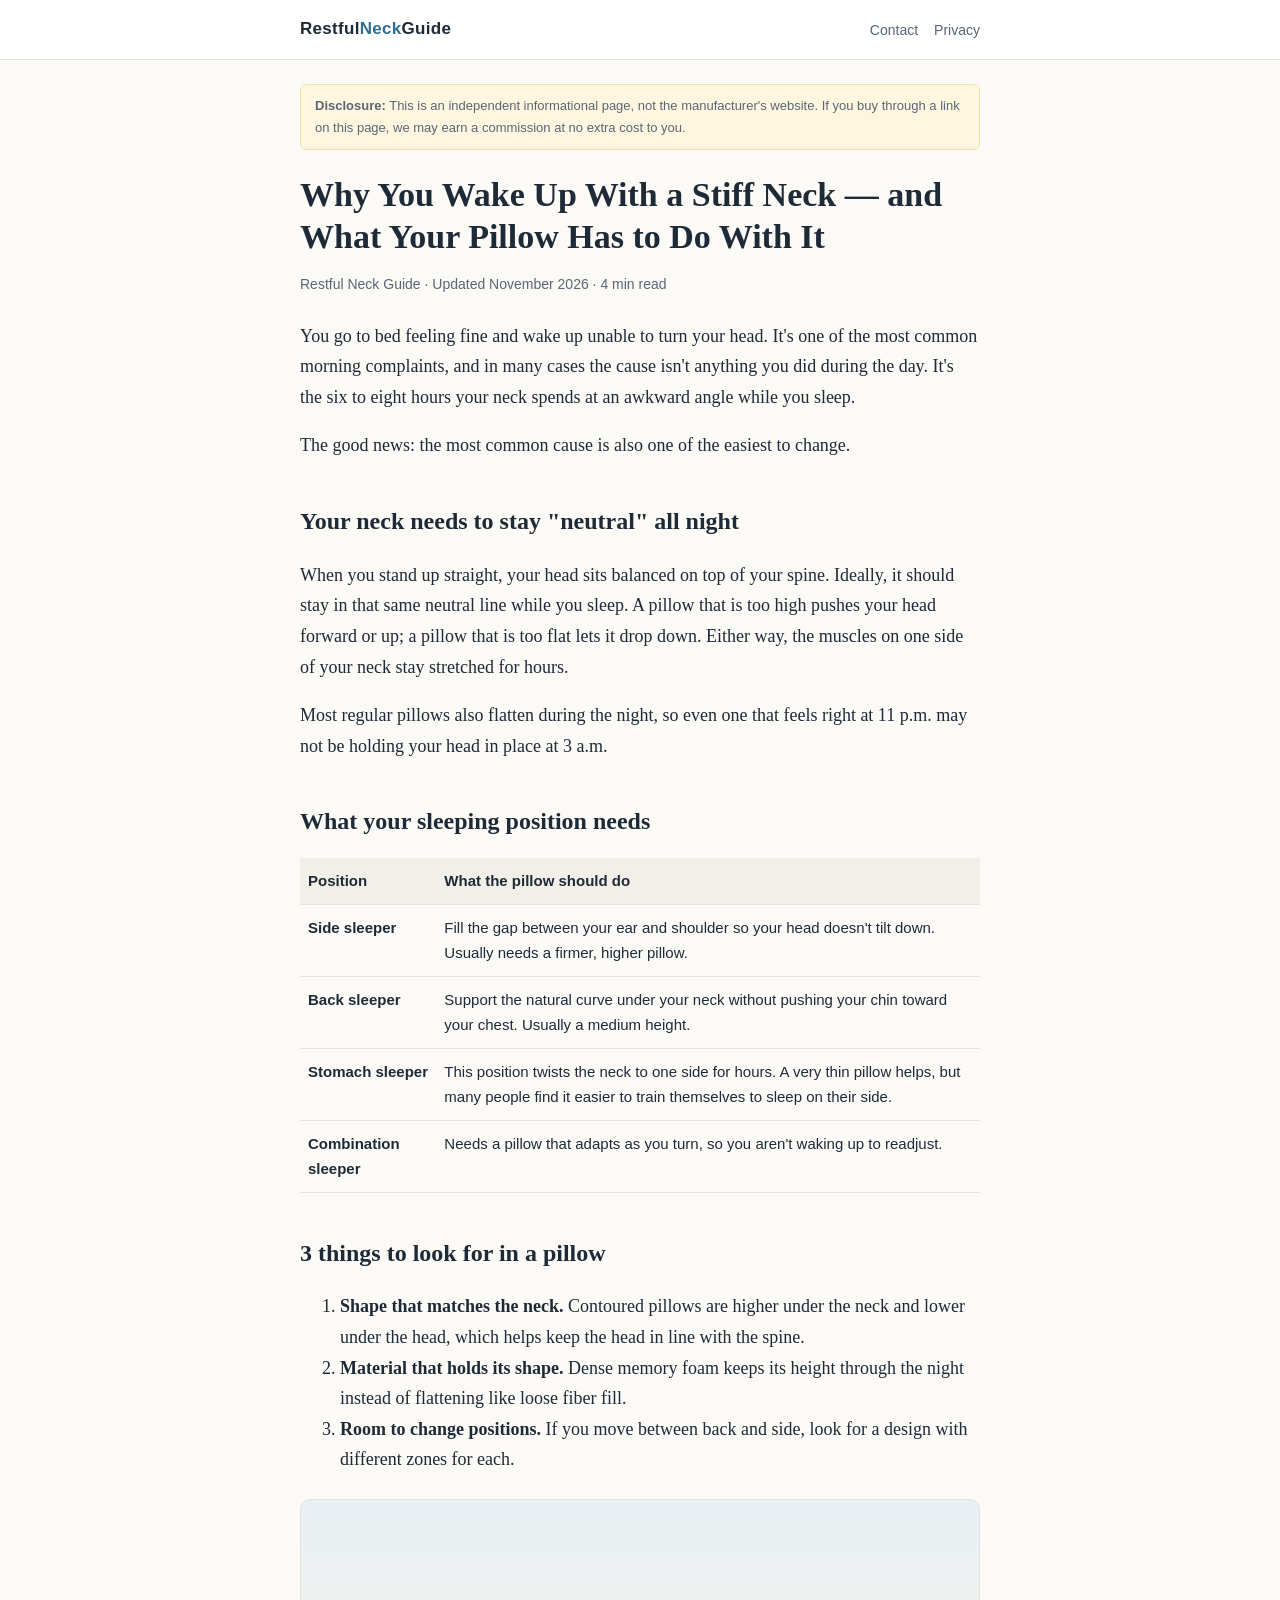
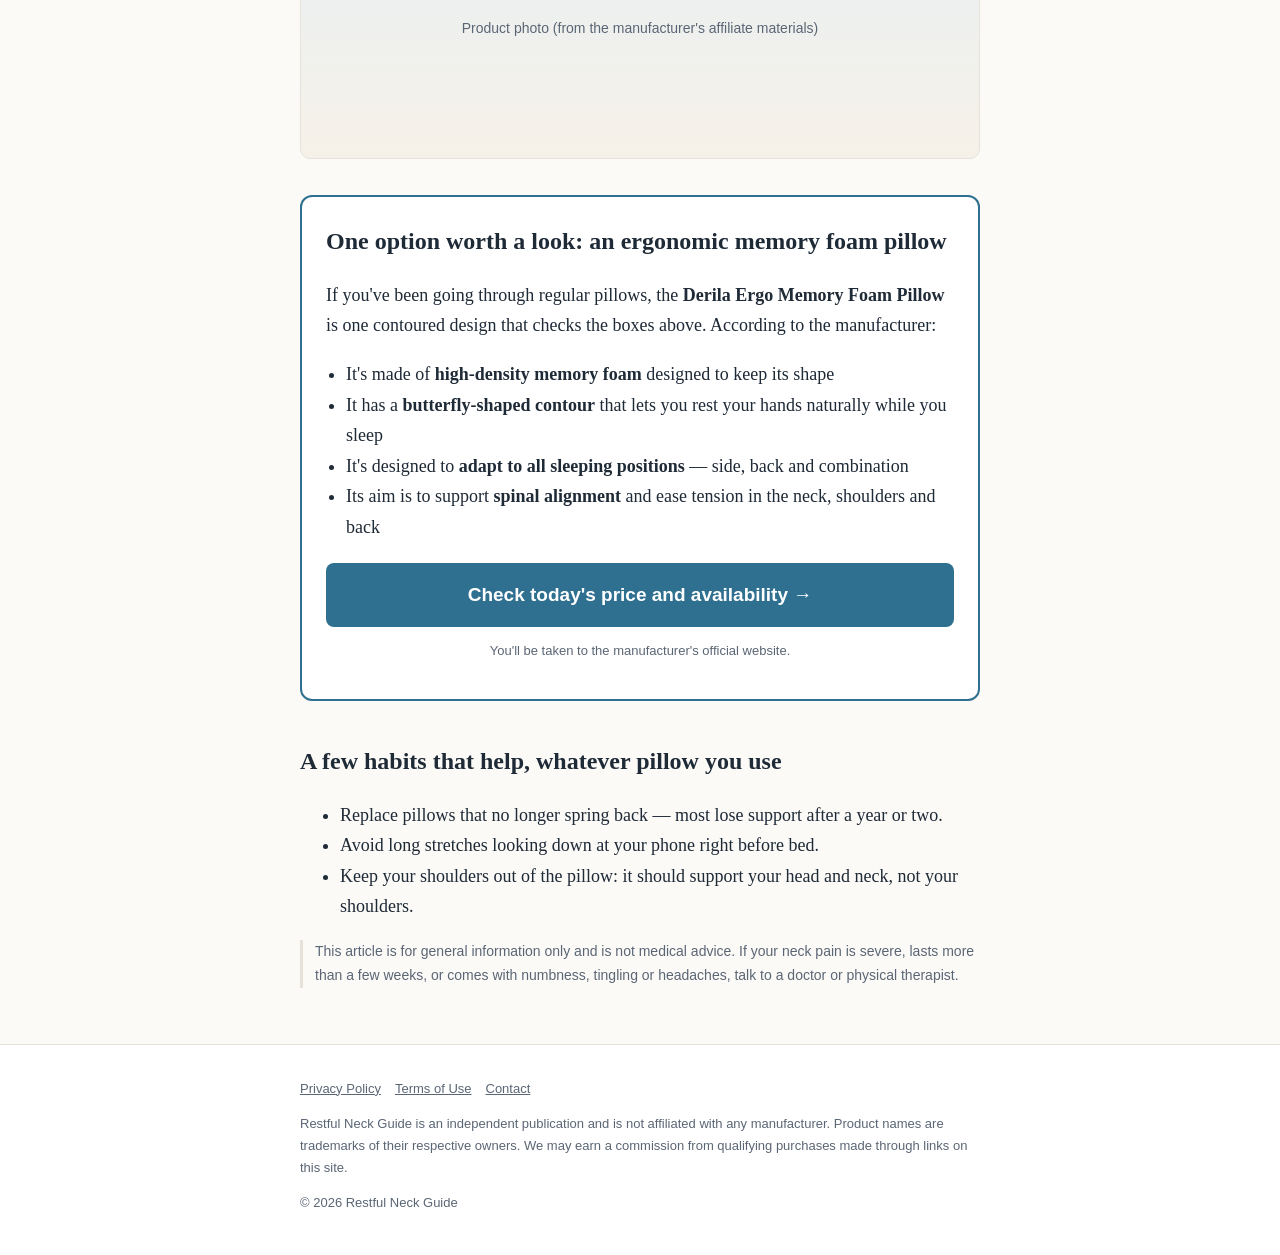
==== index.html @ d7a1cfef "Presell Restful Neck Guide + paginas legais Co-Authored-By: Claude Opus 5.5 <noreply@anthropic.com> " ====
<!DOCTYPE html>
<html lang="en">
<head>
<meta charset="utf-8">
<meta name="viewport" content="width=device-width, initial-scale=1">
<title>Why You Wake Up With a Stiff Neck — and What Your Pillow Has to Do With It | Restful Neck Guide</title>
<meta name="description" content="How your sleeping position and pillow shape affect neck comfort, what to look for in a pillow, and one ergonomic memory foam option worth a look.">
<link rel="stylesheet" href="styles.css">
<!-- GOOGLE ADS TAG: paste the gtag.js snippet here (Step 5) -->
</head>
<body>

<header class="site">
  <div class="wrap">
    <a class="logo" href="index.html">Restful<span>Neck</span>Guide</a>
    <nav><a href="contact.html">Contact</a><a href="privacy.html">Privacy</a></nav>
  </div>
</header>

<main class="wrap">

  <p class="disclosure"><strong>Disclosure:</strong> This is an independent informational page, not the manufacturer's website. If you buy through a link on this page, we may earn a commission at no extra cost to you.</p>

  <h1>Why You Wake Up With a Stiff Neck — and What Your Pillow Has to Do With It</h1>
  <p class="byline">Restful Neck Guide · Updated November 2026 · 4 min read</p>

  <p>You go to bed feeling fine and wake up unable to turn your head. It's one of the most common morning complaints, and in many cases the cause isn't anything you did during the day. It's the six to eight hours your neck spends at an awkward angle while you sleep.</p>

  <p>The good news: the most common cause is also one of the easiest to change.</p>

  <h2>Your neck needs to stay "neutral" all night</h2>
  <p>When you stand up straight, your head sits balanced on top of your spine. Ideally, it should stay in that same neutral line while you sleep. A pillow that is too high pushes your head forward or up; a pillow that is too flat lets it drop down. Either way, the muscles on one side of your neck stay stretched for hours.</p>
  <p>Most regular pillows also flatten during the night, so even one that feels right at 11 p.m. may not be holding your head in place at 3 a.m.</p>

  <h2>What your sleeping position needs</h2>
  <table class="pos">
    <tr><th>Position</th><th>What the pillow should do</th></tr>
    <tr><td><strong>Side sleeper</strong></td><td>Fill the gap between your ear and shoulder so your head doesn't tilt down. Usually needs a firmer, higher pillow.</td></tr>
    <tr><td><strong>Back sleeper</strong></td><td>Support the natural curve under your neck without pushing your chin toward your chest. Usually a medium height.</td></tr>
    <tr><td><strong>Stomach sleeper</strong></td><td>This position twists the neck to one side for hours. A very thin pillow helps, but many people find it easier to train themselves to sleep on their side.</td></tr>
    <tr><td><strong>Combination sleeper</strong></td><td>Needs a pillow that adapts as you turn, so you aren't waking up to readjust.</td></tr>
  </table>

  <h2>3 things to look for in a pillow</h2>
  <ol>
    <li><strong>Shape that matches the neck.</strong> Contoured pillows are higher under the neck and lower under the head, which helps keep the head in line with the spine.</li>
    <li><strong>Material that holds its shape.</strong> Dense memory foam keeps its height through the night instead of flattening like loose fiber fill.</li>
    <li><strong>Room to change positions.</strong> If you move between back and side, look for a design with different zones for each.</li>
  </ol>

  <div class="figure">
    <!-- Replace with a product photo from the manufacturer's affiliate creatives folder -->
    Product photo (from the manufacturer's affiliate materials)
  </div>

  <section class="pick">
    <h2>One option worth a look: an ergonomic memory foam pillow</h2>
    <p>If you've been going through regular pillows, the <strong>Derila Ergo Memory Foam Pillow</strong> is one contoured design that checks the boxes above. According to the manufacturer:</p>
    <ul>
      <li>It's made of <strong>high-density memory foam</strong> designed to keep its shape</li>
      <li>It has a <strong>butterfly-shaped contour</strong> that lets you rest your hands naturally while you sleep</li>
      <li>It's designed to <strong>adapt to all sleeping positions</strong> — side, back and combination</li>
      <li>Its aim is to support <strong>spinal alignment</strong> and ease tension in the neck, shoulders and back</li>
    </ul>
    <a class="cta" href="https://hop.clickbank.net/?affiliate=adomnia&amp;vendor=DERILAERGO" rel="sponsored nofollow noopener" target="_blank">Check today's price and availability →</a>
    <p class="cta-note">You'll be taken to the manufacturer's official website.</p>
  </section>

  <h2>A few habits that help, whatever pillow you use</h2>
  <ul>
    <li>Replace pillows that no longer spring back — most lose support after a year or two.</li>
    <li>Avoid long stretches looking down at your phone right before bed.</li>
    <li>Keep your shoulders out of the pillow: it should support your head and neck, not your shoulders.</li>
  </ul>

  <p class="note">This article is for general information only and is not medical advice. If your neck pain is severe, lasts more than a few weeks, or comes with numbness, tingling or headaches, talk to a doctor or physical therapist.</p>

</main>

<footer class="site">
  <div class="wrap">
    <p><a href="privacy.html">Privacy Policy</a><a href="terms.html">Terms of Use</a><a href="contact.html">Contact</a></p>
    <p>Restful Neck Guide is an independent publication and is not affiliated with any manufacturer. Product names are trademarks of their respective owners. We may earn a commission from qualifying purchases made through links on this site.</p>
    <p>© 2026 Restful Neck Guide</p>
  </div>
</footer>

</body>
</html>
---- styles.css ----
:root{--ink:#1f2a37;--muted:#5b6675;--accent:#2f6f8f;--accent-dark:#22566f;--bg:#fbfaf7;--card:#ffffff;--line:#e6e2da;--warn:#fff6e0}
*{box-sizing:border-box}
body{margin:0;font-family:Georgia,"Times New Roman",serif;color:var(--ink);background:var(--bg);line-height:1.7;font-size:18px}
a{color:var(--accent)}
.wrap{max-width:720px;margin:0 auto;padding:0 20px}
header.site{border-bottom:1px solid var(--line);background:var(--card)}
header.site .wrap{display:flex;justify-content:space-between;align-items:center;padding-top:14px;padding-bottom:14px}
.logo{font-family:Helvetica,Arial,sans-serif;font-weight:700;letter-spacing:.3px;color:var(--ink);text-decoration:none;font-size:17px}
.logo span{color:var(--accent)}
nav a{font-family:Helvetica,Arial,sans-serif;font-size:14px;margin-left:16px;color:var(--muted);text-decoration:none}
.disclosure{font-family:Helvetica,Arial,sans-serif;font-size:13px;color:var(--muted);background:var(--warn);border:1px solid #f0dfb2;border-radius:6px;padding:10px 14px;margin:24px 0}
h1{font-size:34px;line-height:1.25;margin:8px 0 12px}
h2{font-size:24px;margin:40px 0 10px}
.byline{font-family:Helvetica,Arial,sans-serif;font-size:14px;color:var(--muted);margin-bottom:24px}
.figure{background:linear-gradient(180deg,#e8f0f4,#f6f1e8);border:1px solid var(--line);border-radius:10px;height:260px;display:flex;align-items:center;justify-content:center;color:var(--muted);font-family:Helvetica,Arial,sans-serif;font-size:14px;margin:24px 0;text-align:center;padding:20px}
.figure img{max-width:100%;max-height:100%;border-radius:8px}
table.pos{width:100%;border-collapse:collapse;font-family:Helvetica,Arial,sans-serif;font-size:15px;margin:16px 0}
table.pos th,table.pos td{border-bottom:1px solid var(--line);padding:10px 8px;text-align:left;vertical-align:top}
table.pos th{background:#f2efe8}
.pick{background:var(--card);border:2px solid var(--accent);border-radius:12px;padding:24px;margin:36px 0}
.pick h2{margin-top:0}
.pick ul{padding-left:20px}
.cta{display:block;text-align:center;background:var(--accent);color:#fff;text-decoration:none;font-family:Helvetica,Arial,sans-serif;font-weight:700;font-size:19px;padding:16px 20px;border-radius:8px;margin:20px 0 6px}
.cta:hover{background:var(--accent-dark)}
.cta-note{text-align:center;font-family:Helvetica,Arial,sans-serif;font-size:13px;color:var(--muted)}
.note{font-family:Helvetica,Arial,sans-serif;font-size:14px;color:var(--muted);border-left:3px solid var(--line);padding-left:12px}
footer.site{margin-top:56px;border-top:1px solid var(--line);background:var(--card);font-family:Helvetica,Arial,sans-serif;font-size:13px;color:var(--muted)}
footer.site .wrap{padding-top:20px;padding-bottom:28px}
footer.site a{color:var(--muted);margin-right:14px}
.legal h1{font-size:28px}
@media (max-width:600px){body{font-size:17px}h1{font-size:27px}nav a{margin-left:10px}}
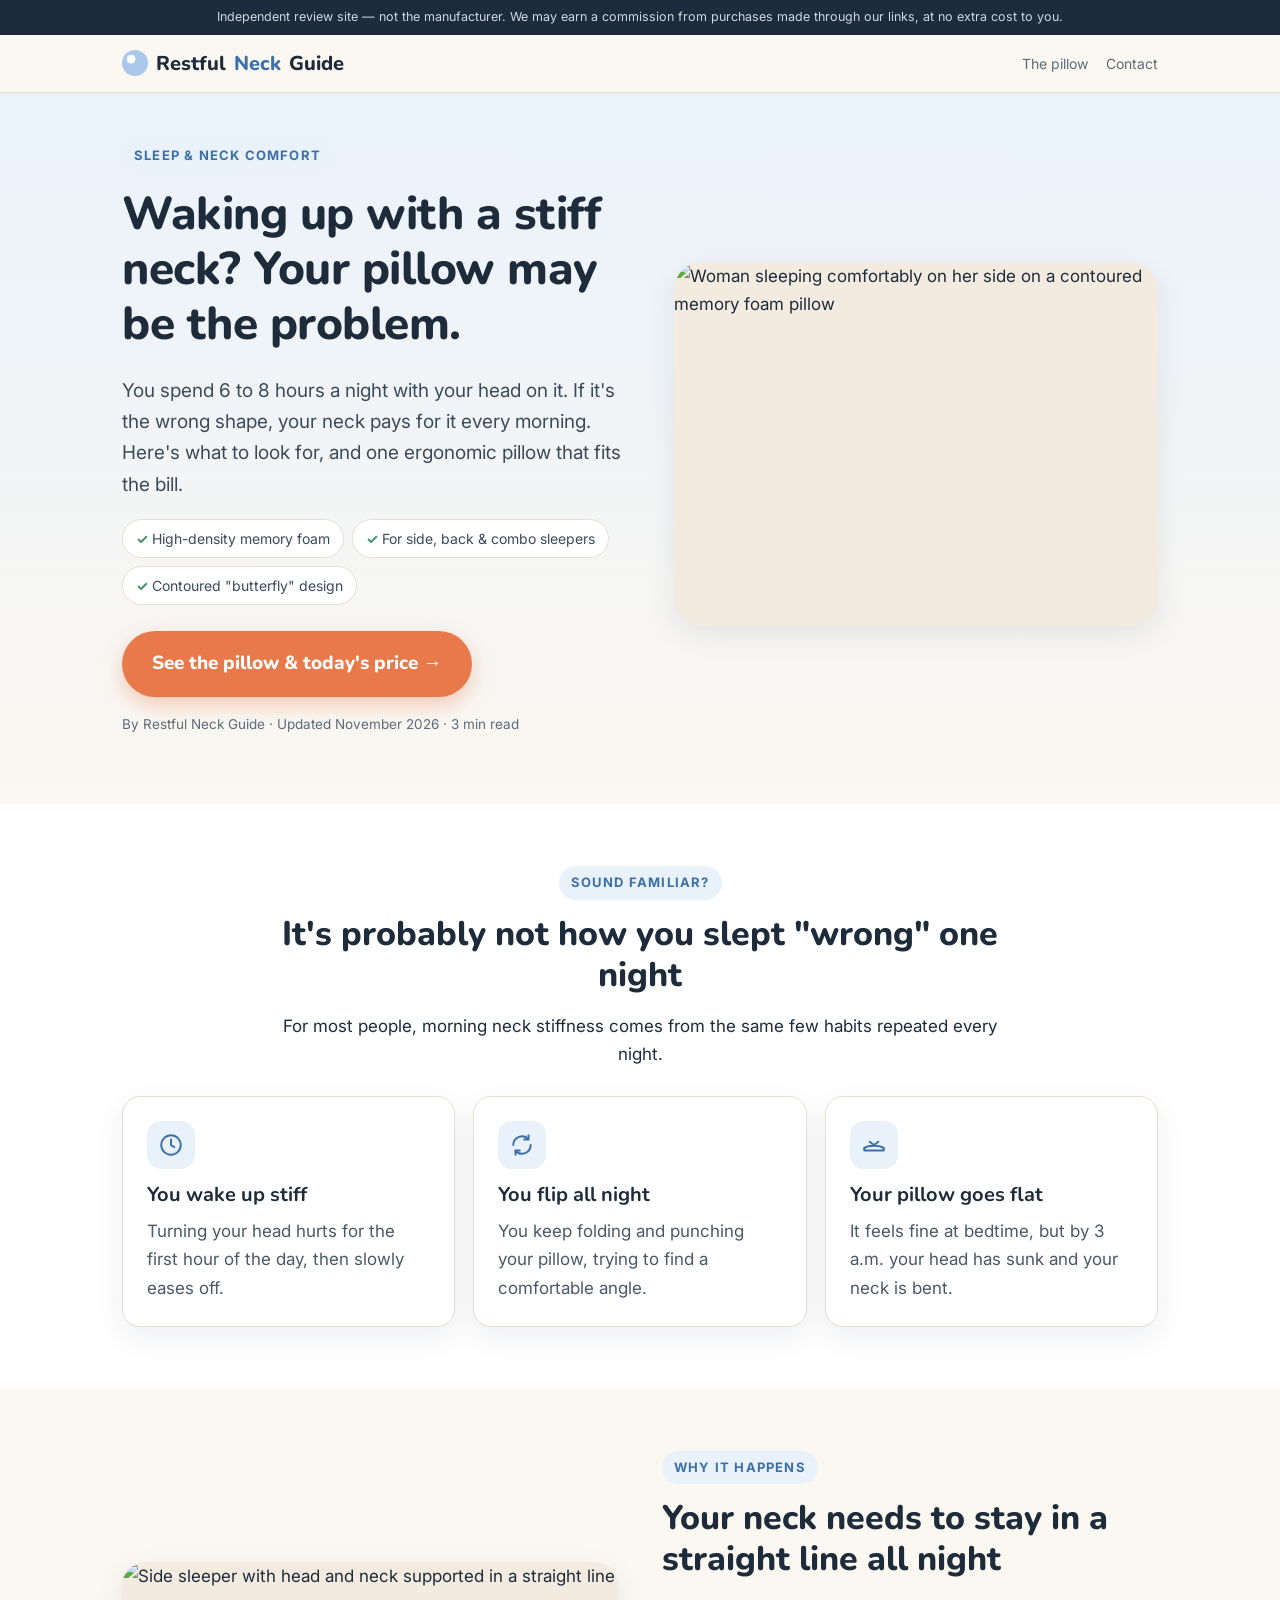
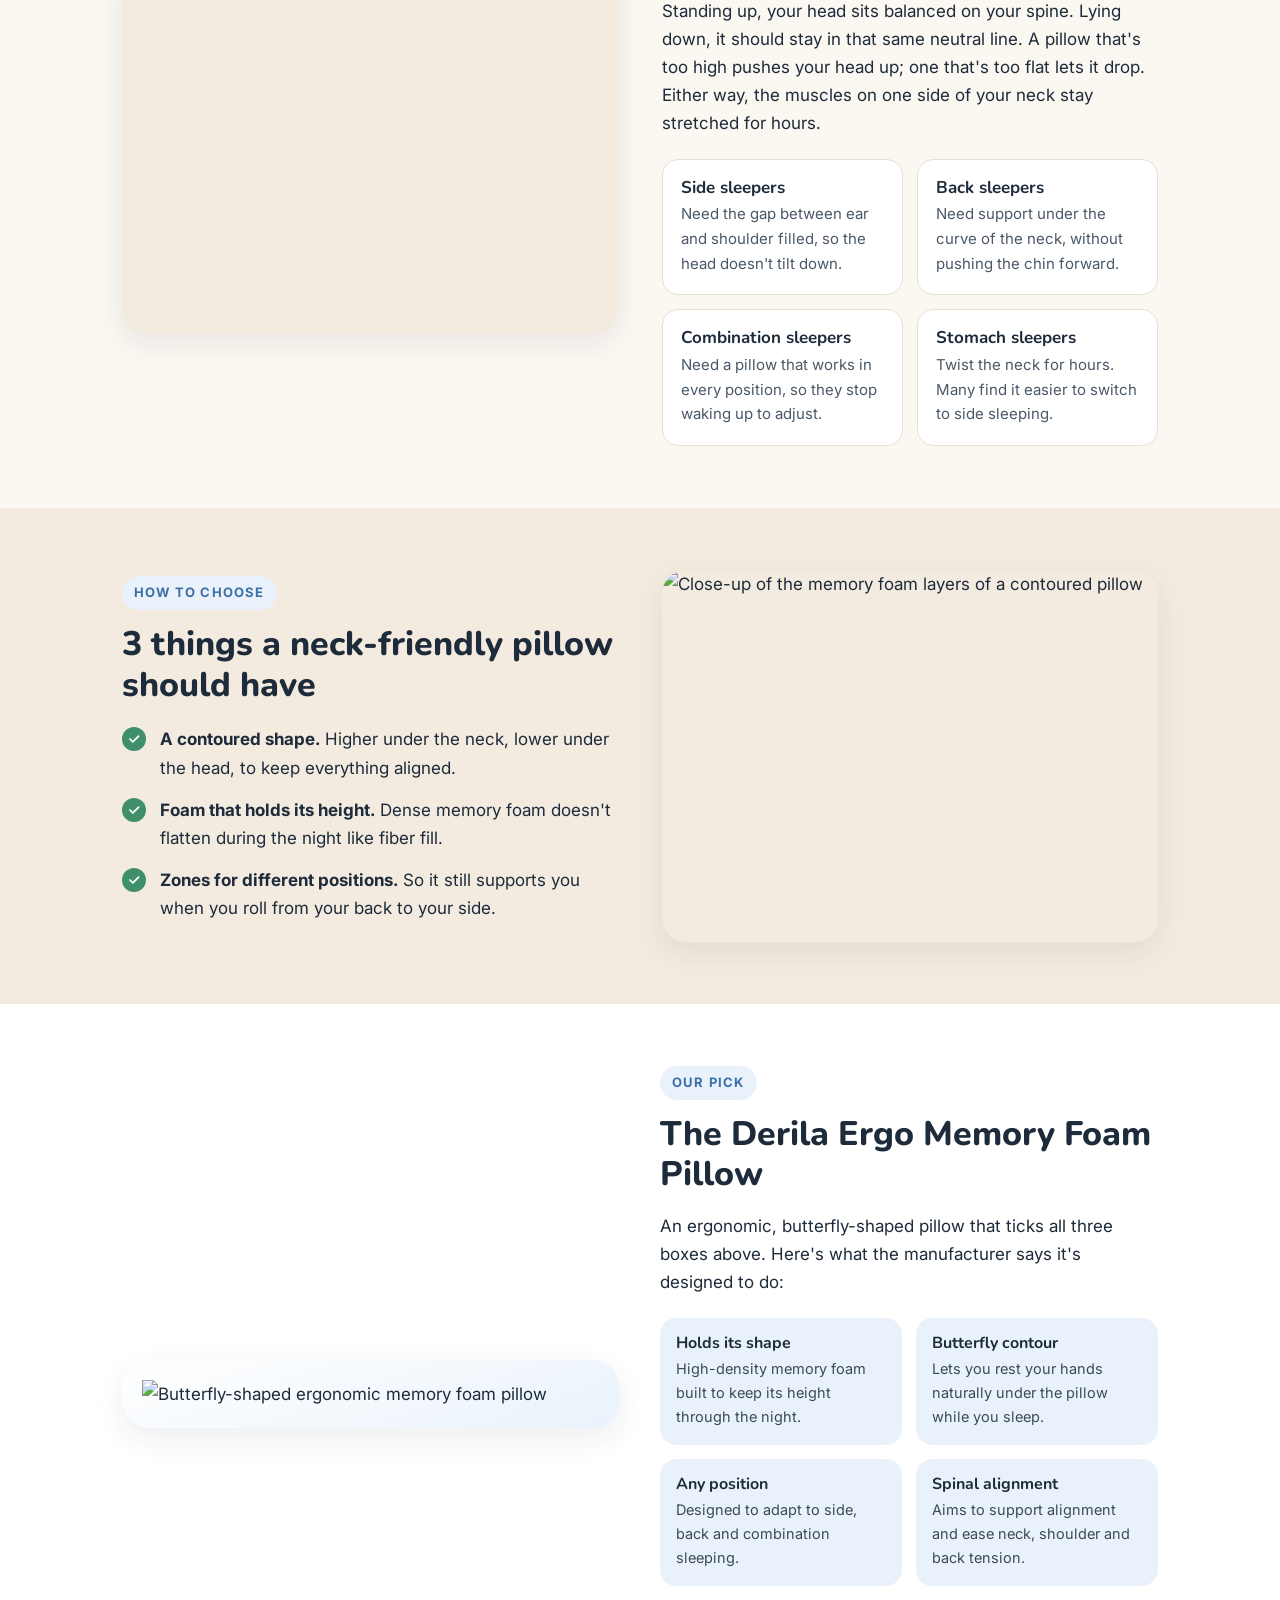
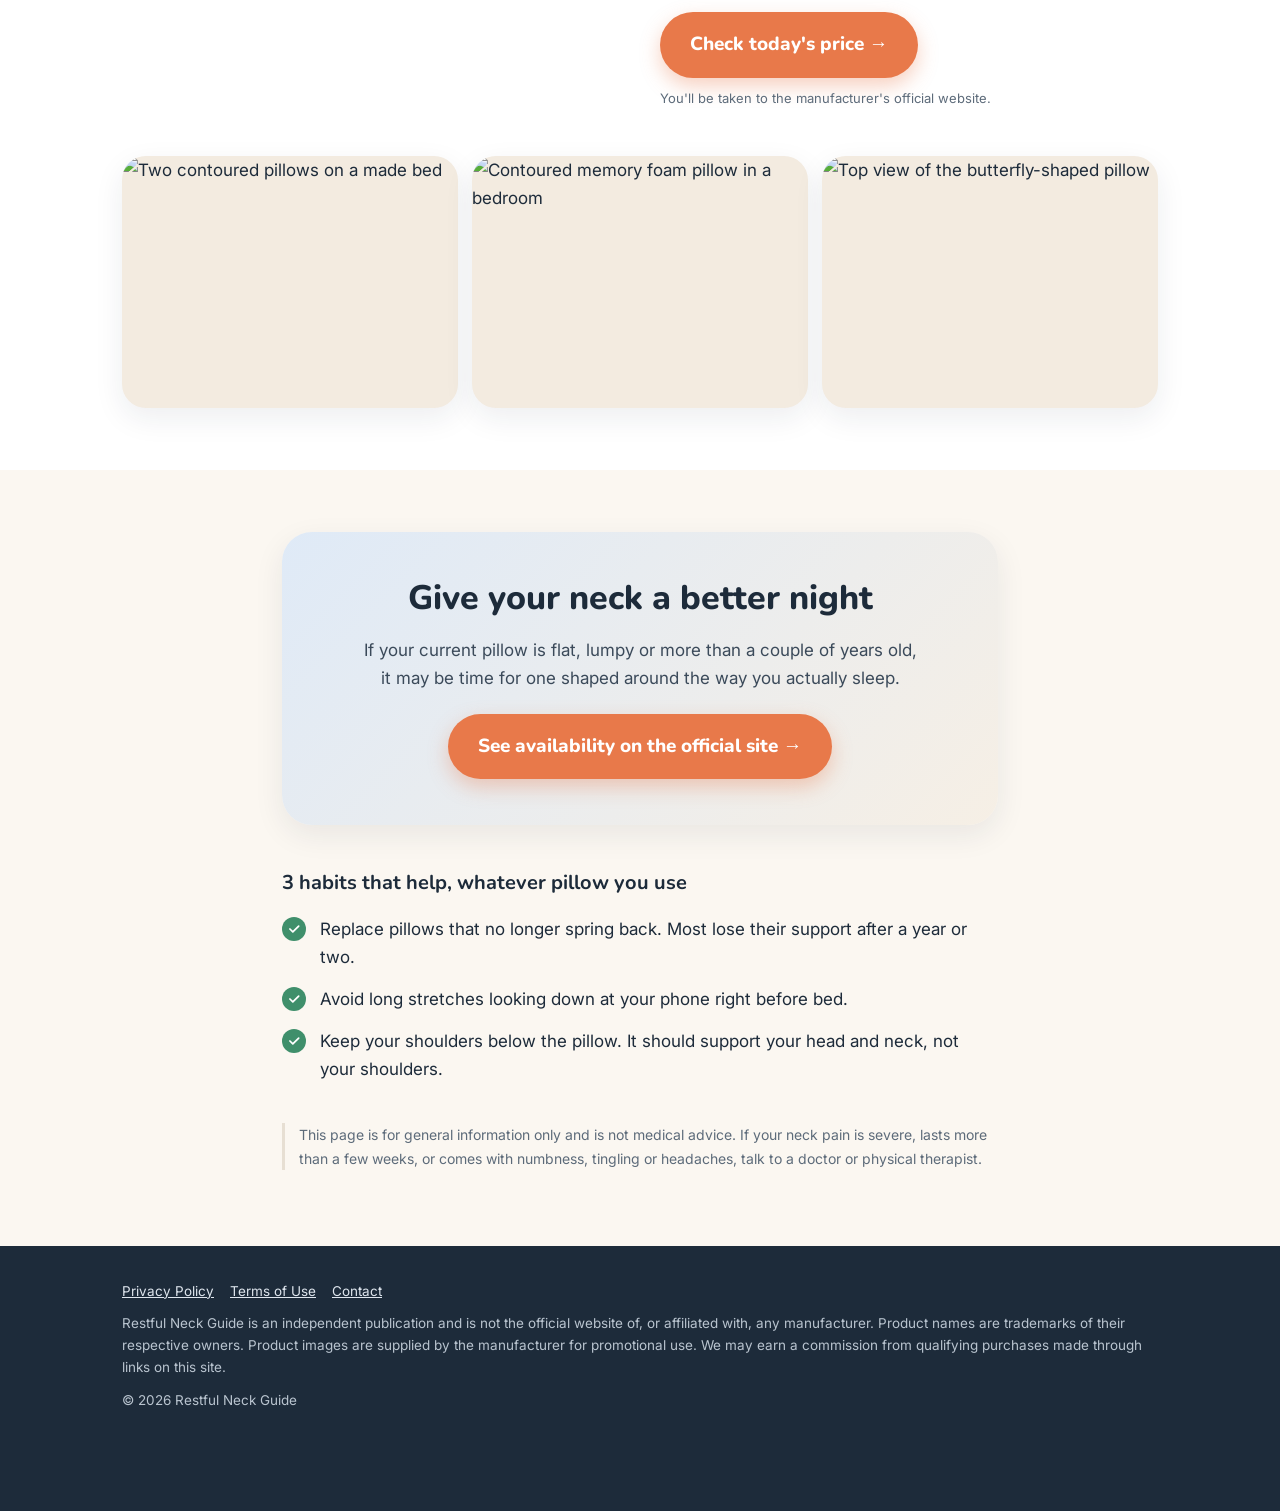
==== commit dcd2b46a: "Redesign da presell: hero com foto, cards, galeria e CTA fixo no mobile Co-Authored-By: Claude Opus " ====
--- a/index.html
+++ b/index.html
@@ -3,84 +3,167 @@
 <head>
 <meta charset="utf-8">
 <meta name="viewport" content="width=device-width, initial-scale=1">
-<title>Why You Wake Up With a Stiff Neck — and What Your Pillow Has to Do With It | Restful Neck Guide</title>
-<meta name="description" content="How your sleeping position and pillow shape affect neck comfort, what to look for in a pillow, and one ergonomic memory foam option worth a look.">
+<title>Waking Up With a Stiff Neck? Your Pillow May Be the Problem | Restful Neck Guide</title>
+<meta name="description" content="Why so many people wake up with a stiff neck, what your sleeping position needs from a pillow, and an ergonomic memory foam pillow worth a look.">
+<link rel="preconnect" href="https://fonts.googleapis.com">
+<link rel="preconnect" href="https://fonts.gstatic.com" crossorigin>
+<link href="https://fonts.googleapis.com/css2?family=Inter:wght@400;500;600&family=Nunito:wght@700;800&display=swap" rel="stylesheet">
 <link rel="stylesheet" href="styles.css">
 <!-- GOOGLE ADS TAG: paste the gtag.js snippet here (Step 5) -->
 </head>
 <body>
 
+<div class="topbar">Independent review site — not the manufacturer. We may earn a commission from purchases made through our links, at no extra cost to you.</div>
+
 <header class="site">
   <div class="wrap">
-    <a class="logo" href="index.html">Restful<span>Neck</span>Guide</a>
-    <nav><a href="contact.html">Contact</a><a href="privacy.html">Privacy</a></nav>
+    <a class="logo" href="index.html"><span class="dot"></span>Restful<span>Neck</span>Guide</a>
+    <nav><a href="#pillow">The pillow</a><a href="contact.html">Contact</a></nav>
   </div>
 </header>
 
-<main class="wrap">
+<!-- HERO -->
+<section class="hero">
+  <div class="wrap grid">
+    <div>
+      <span class="eyebrow">Sleep &amp; neck comfort</span>
+      <h1>Waking up with a stiff neck? Your pillow may be the problem.</h1>
+      <p class="lead">You spend 6 to 8 hours a night with your head on it. If it's the wrong shape, your neck pays for it every morning. Here's what to look for, and one ergonomic pillow that fits the bill.</p>
+      <div class="chips">
+        <span class="chip"><b>✓</b> High-density memory foam</span>
+        <span class="chip"><b>✓</b> For side, back &amp; combo sleepers</span>
+        <span class="chip"><b>✓</b> Contoured "butterfly" design</span>
+      </div>
+      <a class="btn" href="https://hop.clickbank.net/?affiliate=adomnia&amp;vendor=DERILAERGO" rel="sponsored nofollow noopener" target="_blank">See the pillow &amp; today's price →</a>
+      <p class="byline">By Restful Neck Guide · Updated November 2026 · 3 min read</p>
+    </div>
+    <div class="hero-img">
+      <img src="https://drive.google.com/thumbnail?id=1j7GXkLdZcAQiYvob16m0MVWh_FedZY57&amp;sz=w1600" alt="Woman sleeping comfortably on her side on a contoured memory foam pillow" loading="eager">
+    </div>
+  </div>
+</section>
 
-  <p class="disclosure"><strong>Disclosure:</strong> This is an independent informational page, not the manufacturer's website. If you buy through a link on this page, we may earn a commission at no extra cost to you.</p>
+<!-- PAIN POINTS -->
+<section class="alt">
+  <div class="wrap">
+    <div class="center narrow" style="margin:0 auto">
+      <span class="eyebrow">Sound familiar?</span>
+      <h2>It's probably not how you slept "wrong" one night</h2>
+      <p>For most people, morning neck stiffness comes from the same few habits repeated every night.</p>
+    </div>
+    <div class="cards">
+      <div class="card">
+        <div class="icon"><svg viewBox="0 0 24 24"><circle cx="12" cy="12" r="9"/><path d="M12 7v5l3 2"/></svg></div>
+        <h3>You wake up stiff</h3>
+        <p>Turning your head hurts for the first hour of the day, then slowly eases off.</p>
+      </div>
+      <div class="card">
+        <div class="icon"><svg viewBox="0 0 24 24"><path d="M4 12a8 8 0 0 1 14-5.3M20 12a8 8 0 0 1-14 5.3"/><path d="M18 3v4h-4M6 21v-4h4"/></svg></div>
+        <h3>You flip all night</h3>
+        <p>You keep folding and punching your pillow, trying to find a comfortable angle.</p>
+      </div>
+      <div class="card">
+        <div class="icon"><svg viewBox="0 0 24 24"><path d="M3 15c3-3 15-3 18 0"/><path d="M3 15v2h18v-2"/><path d="M8 9l4 3 4-3"/></svg></div>
+        <h3>Your pillow goes flat</h3>
+        <p>It feels fine at bedtime, but by 3 a.m. your head has sunk and your neck is bent.</p>
+      </div>
+    </div>
+  </div>
+</section>
 
-  <h1>Why You Wake Up With a Stiff Neck — and What Your Pillow Has to Do With It</h1>
-  <p class="byline">Restful Neck Guide · Updated November 2026 · 4 min read</p>
+<!-- WHY -->
+<section>
+  <div class="wrap split">
+    <div class="photo" style="aspect-ratio:4/3">
+      <img src="https://drive.google.com/thumbnail?id=13GI6sHqMOtT1IEXSzyRrshupAMbahPEz&amp;sz=w1400" alt="Side sleeper with head and neck supported in a straight line" loading="lazy">
+    </div>
+    <div>
+      <span class="eyebrow">Why it happens</span>
+      <h2>Your neck needs to stay in a straight line all night</h2>
+      <p>Standing up, your head sits balanced on your spine. Lying down, it should stay in that same neutral line. A pillow that's too high pushes your head up; one that's too flat lets it drop. Either way, the muscles on one side of your neck stay stretched for hours.</p>
+      <div class="positions">
+        <div class="pos"><h3>Side sleepers</h3><p>Need the gap between ear and shoulder filled, so the head doesn't tilt down.</p></div>
+        <div class="pos"><h3>Back sleepers</h3><p>Need support under the curve of the neck, without pushing the chin forward.</p></div>
+        <div class="pos"><h3>Combination sleepers</h3><p>Need a pillow that works in every position, so they stop waking up to adjust.</p></div>
+        <div class="pos"><h3>Stomach sleepers</h3><p>Twist the neck for hours. Many find it easier to switch to side sleeping.</p></div>
+      </div>
+    </div>
+  </div>
+</section>
 
-  <p>You go to bed feeling fine and wake up unable to turn your head. It's one of the most common morning complaints, and in many cases the cause isn't anything you did during the day. It's the six to eight hours your neck spends at an awkward angle while you sleep.</p>
+<!-- WHAT TO LOOK FOR -->
+<section class="sand">
+  <div class="wrap split">
+    <div>
+      <span class="eyebrow">How to choose</span>
+      <h2>3 things a neck-friendly pillow should have</h2>
+      <ul class="checklist">
+        <li><strong>A contoured shape.</strong> Higher under the neck, lower under the head, to keep everything aligned.</li>
+        <li><strong>Foam that holds its height.</strong> Dense memory foam doesn't flatten during the night like fiber fill.</li>
+        <li><strong>Zones for different positions.</strong> So it still supports you when you roll from your back to your side.</li>
+      </ul>
+    </div>
+    <div class="photo" style="aspect-ratio:4/3">
+      <img src="https://drive.google.com/thumbnail?id=1qzxYowI3ywZhFS2WfEPvRNLY0y6scOQc&amp;sz=w1400" alt="Close-up of the memory foam layers of a contoured pillow" loading="lazy">
+    </div>
+  </div>
+</section>
 
-  <p>The good news: the most common cause is also one of the easiest to change.</p>
+<!-- PRODUCT -->
+<section class="alt" id="pillow">
+  <div class="wrap">
+    <div class="product">
+      <div class="main-img">
+        <img src="https://drive.google.com/thumbnail?id=11maswvCRU768nlDdM48mLqRKxOSEAjEu&amp;sz=w1400" alt="Butterfly-shaped ergonomic memory foam pillow" loading="lazy">
+      </div>
+      <div>
+        <span class="eyebrow">Our pick</span>
+        <h2>The Derila Ergo Memory Foam Pillow</h2>
+        <p>An ergonomic, butterfly-shaped pillow that ticks all three boxes above. Here's what the manufacturer says it's designed to do:</p>
+        <div class="features">
+          <div class="feature"><h3>Holds its shape</h3><p>High-density memory foam built to keep its height through the night.</p></div>
+          <div class="feature"><h3>Butterfly contour</h3><p>Lets you rest your hands naturally under the pillow while you sleep.</p></div>
+          <div class="feature"><h3>Any position</h3><p>Designed to adapt to side, back and combination sleeping.</p></div>
+          <div class="feature"><h3>Spinal alignment</h3><p>Aims to support alignment and ease neck, shoulder and back tension.</p></div>
+        </div>
+        <a class="btn" href="https://hop.clickbank.net/?affiliate=adomnia&amp;vendor=DERILAERGO" rel="sponsored nofollow noopener" target="_blank">Check today's price →</a>
+        <p class="btn-note">You'll be taken to the manufacturer's official website.</p>
+      </div>
+    </div>
+    <div class="gallery">
+      <div class="photo"><img src="https://drive.google.com/thumbnail?id=1DTkb-BCPcbO06ggPd399Dck-kGmmBIse&amp;sz=w900" alt="Two contoured pillows on a made bed" loading="lazy"></div>
+      <div class="photo"><img src="https://drive.google.com/thumbnail?id=1HVml_byEVX_vXnLGfJg2Zep-XvkavY1h&amp;sz=w900" alt="Contoured memory foam pillow in a bedroom" loading="lazy"></div>
+      <div class="photo"><img src="https://drive.google.com/thumbnail?id=1JhaHkh44aLvUvhoCtOGEdhowhyZeLtDl&amp;sz=w900" alt="Top view of the butterfly-shaped pillow" loading="lazy"></div>
+    </div>
+  </div>
+</section>
 
-  <h2>Your neck needs to stay "neutral" all night</h2>
-  <p>When you stand up straight, your head sits balanced on top of your spine. Ideally, it should stay in that same neutral line while you sleep. A pillow that is too high pushes your head forward or up; a pillow that is too flat lets it drop down. Either way, the muscles on one side of your neck stay stretched for hours.</p>
-  <p>Most regular pillows also flatten during the night, so even one that feels right at 11 p.m. may not be holding your head in place at 3 a.m.</p>
+<!-- CTA BAND + TIPS -->
+<section>
+  <div class="wrap narrow">
+    <div class="band">
+      <h2>Give your neck a better night</h2>
+      <p>If your current pillow is flat, lumpy or more than a couple of years old, it may be time for one shaped around the way you actually sleep.</p>
+      <a class="btn" href="https://hop.clickbank.net/?affiliate=adomnia&amp;vendor=DERILAERGO" rel="sponsored nofollow noopener" target="_blank">See availability on the official site →</a>
+    </div>
 
-  <h2>What your sleeping position needs</h2>
-  <table class="pos">
-    <tr><th>Position</th><th>What the pillow should do</th></tr>
-    <tr><td><strong>Side sleeper</strong></td><td>Fill the gap between your ear and shoulder so your head doesn't tilt down. Usually needs a firmer, higher pillow.</td></tr>
-    <tr><td><strong>Back sleeper</strong></td><td>Support the natural curve under your neck without pushing your chin toward your chest. Usually a medium height.</td></tr>
-    <tr><td><strong>Stomach sleeper</strong></td><td>This position twists the neck to one side for hours. A very thin pillow helps, but many people find it easier to train themselves to sleep on their side.</td></tr>
-    <tr><td><strong>Combination sleeper</strong></td><td>Needs a pillow that adapts as you turn, so you aren't waking up to readjust.</td></tr>
-  </table>
+    <h3 style="margin-top:46px">3 habits that help, whatever pillow you use</h3>
+    <ul class="checklist">
+      <li>Replace pillows that no longer spring back. Most lose their support after a year or two.</li>
+      <li>Avoid long stretches looking down at your phone right before bed.</li>
+      <li>Keep your shoulders below the pillow. It should support your head and neck, not your shoulders.</li>
+    </ul>
 
-  <h2>3 things to look for in a pillow</h2>
-  <ol>
-    <li><strong>Shape that matches the neck.</strong> Contoured pillows are higher under the neck and lower under the head, which helps keep the head in line with the spine.</li>
-    <li><strong>Material that holds its shape.</strong> Dense memory foam keeps its height through the night instead of flattening like loose fiber fill.</li>
-    <li><strong>Room to change positions.</strong> If you move between back and side, look for a design with different zones for each.</li>
-  </ol>
+    <p class="note">This page is for general information only and is not medical advice. If your neck pain is severe, lasts more than a few weeks, or comes with numbness, tingling or headaches, talk to a doctor or physical therapist.</p>
+  </div>
+</section>
 
-  <div class="figure">
-    <!-- Replace with a product photo from the manufacturer's affiliate creatives folder -->
-    Product photo (from the manufacturer's affiliate materials)
-  </div>
-
-  <section class="pick">
-    <h2>One option worth a look: an ergonomic memory foam pillow</h2>
-    <p>If you've been going through regular pillows, the <strong>Derila Ergo Memory Foam Pillow</strong> is one contoured design that checks the boxes above. According to the manufacturer:</p>
-    <ul>
-      <li>It's made of <strong>high-density memory foam</strong> designed to keep its shape</li>
-      <li>It has a <strong>butterfly-shaped contour</strong> that lets you rest your hands naturally while you sleep</li>
-      <li>It's designed to <strong>adapt to all sleeping positions</strong> — side, back and combination</li>
-      <li>Its aim is to support <strong>spinal alignment</strong> and ease tension in the neck, shoulders and back</li>
-    </ul>
-    <a class="cta" href="https://hop.clickbank.net/?affiliate=adomnia&amp;vendor=DERILAERGO" rel="sponsored nofollow noopener" target="_blank">Check today's price and availability →</a>
-    <p class="cta-note">You'll be taken to the manufacturer's official website.</p>
-  </section>
-
-  <h2>A few habits that help, whatever pillow you use</h2>
-  <ul>
-    <li>Replace pillows that no longer spring back — most lose support after a year or two.</li>
-    <li>Avoid long stretches looking down at your phone right before bed.</li>
-    <li>Keep your shoulders out of the pillow: it should support your head and neck, not your shoulders.</li>
-  </ul>
-
-  <p class="note">This article is for general information only and is not medical advice. If your neck pain is severe, lasts more than a few weeks, or comes with numbness, tingling or headaches, talk to a doctor or physical therapist.</p>
-
-</main>
+<div class="sticky"><a class="btn block" href="https://hop.clickbank.net/?affiliate=adomnia&amp;vendor=DERILAERGO" rel="sponsored nofollow noopener" target="_blank">Check today's price →</a></div>
 
 <footer class="site">
   <div class="wrap">
     <p><a href="privacy.html">Privacy Policy</a><a href="terms.html">Terms of Use</a><a href="contact.html">Contact</a></p>
-    <p>Restful Neck Guide is an independent publication and is not affiliated with any manufacturer. Product names are trademarks of their respective owners. We may earn a commission from qualifying purchases made through links on this site.</p>
+    <p>Restful Neck Guide is an independent publication and is not the official website of, or affiliated with, any manufacturer. Product names are trademarks of their respective owners. Product images are supplied by the manufacturer for promotional use. We may earn a commission from qualifying purchases made through links on this site.</p>
     <p>© 2026 Restful Neck Guide</p>
   </div>
 </footer>
--- a/styles.css
+++ b/styles.css
@@ -1,31 +1,115 @@
-:root{--ink:#1f2a37;--muted:#5b6675;--accent:#2f6f8f;--accent-dark:#22566f;--bg:#fbfaf7;--card:#ffffff;--line:#e6e2da;--warn:#fff6e0}
+:root{
+  --ink:#1d2b3a;--muted:#5d6b7a;--sky:#a9c8ea;--sky-soft:#e9f2fb;--sky-deep:#3c6fa8;
+  --cream:#fbf7f1;--sand:#f3ebe0;--line:#e7dfd3;--white:#fff;
+  --cta:#e8794a;--cta-dark:#cf6234;--good:#3f8f6b;
+  --radius:18px;--shadow:0 10px 30px rgba(29,43,58,.08)
+}
 *{box-sizing:border-box}
-body{margin:0;font-family:Georgia,"Times New Roman",serif;color:var(--ink);background:var(--bg);line-height:1.7;font-size:18px}
-a{color:var(--accent)}
-.wrap{max-width:720px;margin:0 auto;padding:0 20px}
-header.site{border-bottom:1px solid var(--line);background:var(--card)}
-header.site .wrap{display:flex;justify-content:space-between;align-items:center;padding-top:14px;padding-bottom:14px}
-.logo{font-family:Helvetica,Arial,sans-serif;font-weight:700;letter-spacing:.3px;color:var(--ink);text-decoration:none;font-size:17px}
-.logo span{color:var(--accent)}
-nav a{font-family:Helvetica,Arial,sans-serif;font-size:14px;margin-left:16px;color:var(--muted);text-decoration:none}
-.disclosure{font-family:Helvetica,Arial,sans-serif;font-size:13px;color:var(--muted);background:var(--warn);border:1px solid #f0dfb2;border-radius:6px;padding:10px 14px;margin:24px 0}
-h1{font-size:34px;line-height:1.25;margin:8px 0 12px}
-h2{font-size:24px;margin:40px 0 10px}
-.byline{font-family:Helvetica,Arial,sans-serif;font-size:14px;color:var(--muted);margin-bottom:24px}
-.figure{background:linear-gradient(180deg,#e8f0f4,#f6f1e8);border:1px solid var(--line);border-radius:10px;height:260px;display:flex;align-items:center;justify-content:center;color:var(--muted);font-family:Helvetica,Arial,sans-serif;font-size:14px;margin:24px 0;text-align:center;padding:20px}
-.figure img{max-width:100%;max-height:100%;border-radius:8px}
-table.pos{width:100%;border-collapse:collapse;font-family:Helvetica,Arial,sans-serif;font-size:15px;margin:16px 0}
-table.pos th,table.pos td{border-bottom:1px solid var(--line);padding:10px 8px;text-align:left;vertical-align:top}
-table.pos th{background:#f2efe8}
-.pick{background:var(--card);border:2px solid var(--accent);border-radius:12px;padding:24px;margin:36px 0}
-.pick h2{margin-top:0}
-.pick ul{padding-left:20px}
-.cta{display:block;text-align:center;background:var(--accent);color:#fff;text-decoration:none;font-family:Helvetica,Arial,sans-serif;font-weight:700;font-size:19px;padding:16px 20px;border-radius:8px;margin:20px 0 6px}
-.cta:hover{background:var(--accent-dark)}
-.cta-note{text-align:center;font-family:Helvetica,Arial,sans-serif;font-size:13px;color:var(--muted)}
-.note{font-family:Helvetica,Arial,sans-serif;font-size:14px;color:var(--muted);border-left:3px solid var(--line);padding-left:12px}
-footer.site{margin-top:56px;border-top:1px solid var(--line);background:var(--card);font-family:Helvetica,Arial,sans-serif;font-size:13px;color:var(--muted)}
-footer.site .wrap{padding-top:20px;padding-bottom:28px}
-footer.site a{color:var(--muted);margin-right:14px}
-.legal h1{font-size:28px}
-@media (max-width:600px){body{font-size:17px}h1{font-size:27px}nav a{margin-left:10px}}
+html{scroll-behavior:smooth}
+body{margin:0;font-family:"Inter",system-ui,-apple-system,Segoe UI,Roboto,Arial,sans-serif;color:var(--ink);background:var(--cream);line-height:1.65;font-size:17px;-webkit-font-smoothing:antialiased}
+img{max-width:100%;display:block}
+a{color:var(--sky-deep)}
+h1,h2,h3{font-family:"Nunito","Inter",system-ui,sans-serif;line-height:1.2;margin:0 0 .5em}
+h1{font-size:clamp(30px,5vw,46px);font-weight:800;letter-spacing:-.5px}
+h2{font-size:clamp(25px,3.6vw,34px);font-weight:800}
+h3{font-size:20px;font-weight:700}
+p{margin:0 0 1em}
+.wrap{max-width:1080px;margin:0 auto;padding:0 22px}
+.narrow{max-width:760px}
+.center{text-align:center}
+.eyebrow{display:inline-block;font-size:13px;font-weight:700;letter-spacing:1.2px;text-transform:uppercase;color:var(--sky-deep);background:var(--sky-soft);padding:6px 12px;border-radius:999px;margin-bottom:14px}
+
+/* top disclosure + header */
+.topbar{background:var(--ink);color:#cfd8e2;font-size:12.5px;text-align:center;padding:7px 14px}
+header.site{background:rgba(251,247,241,.92);backdrop-filter:blur(6px);position:sticky;top:0;z-index:20;border-bottom:1px solid var(--line)}
+header.site .wrap{display:flex;justify-content:space-between;align-items:center;padding-top:12px;padding-bottom:12px}
+.logo{font-family:"Nunito",sans-serif;font-weight:800;font-size:20px;color:var(--ink);text-decoration:none;display:flex;align-items:center;gap:8px}
+.logo .dot{width:26px;height:26px;border-radius:50%;background:radial-gradient(circle at 35% 35%,#fff 0 18%,var(--sky) 19% 100%)}
+.logo span{color:var(--sky-deep)}
+nav a{font-size:14px;margin-left:18px;color:var(--muted);text-decoration:none}
+nav a:hover{color:var(--ink)}
+
+/* buttons */
+.btn{display:inline-flex;align-items:center;justify-content:center;gap:10px;background:var(--cta);color:#fff;text-decoration:none;font-weight:800;font-family:"Nunito",sans-serif;font-size:19px;padding:17px 30px;border-radius:999px;box-shadow:0 8px 20px rgba(232,121,74,.35);transition:transform .15s,background .15s}
+.btn:hover{background:var(--cta-dark);transform:translateY(-1px)}
+.btn.block{display:flex;width:100%}
+.btn-note{font-size:13px;color:var(--muted);margin-top:10px}
+
+/* hero */
+.hero{background:linear-gradient(180deg,var(--sky-soft) 0%,var(--cream) 100%);padding:46px 0 56px}
+.hero .grid{display:grid;grid-template-columns:1.05fr 1fr;gap:44px;align-items:center}
+.hero p.lead{font-size:19px;color:#3b4a5a}
+.hero-img{border-radius:28px;overflow:hidden;box-shadow:var(--shadow);aspect-ratio:4/3;background:var(--sand)}
+.hero-img img{width:100%;height:100%;object-fit:cover}
+.chips{display:flex;flex-wrap:wrap;gap:8px;margin:18px 0 26px}
+.chip{background:var(--white);border:1px solid var(--line);border-radius:999px;padding:7px 13px;font-size:14px;color:#3b4a5a}
+.chip b{color:var(--good)}
+.byline{font-size:13.5px;color:var(--muted);margin-top:16px}
+
+/* sections */
+section{padding:62px 0}
+section.alt{background:var(--white)}
+section.sand{background:var(--sand)}
+
+.cards{display:grid;grid-template-columns:repeat(3,1fr);gap:18px;margin-top:28px}
+.card{background:var(--white);border:1px solid var(--line);border-radius:var(--radius);padding:24px;box-shadow:var(--shadow)}
+.icon{width:48px;height:48px;border-radius:14px;background:var(--sky-soft);display:flex;align-items:center;justify-content:center;margin-bottom:14px}
+.icon svg{width:26px;height:26px;stroke:var(--sky-deep);fill:none;stroke-width:1.8;stroke-linecap:round;stroke-linejoin:round}
+.card p{color:#4a5867;margin:0}
+
+.split{display:grid;grid-template-columns:1fr 1fr;gap:44px;align-items:center}
+.photo{border-radius:24px;overflow:hidden;box-shadow:var(--shadow);background:var(--sand)}
+.photo img{width:100%;height:100%;object-fit:cover}
+
+.positions{display:grid;grid-template-columns:repeat(2,1fr);gap:14px;margin-top:22px}
+.pos{background:var(--white);border:1px solid var(--line);border-radius:16px;padding:18px}
+.pos h3{font-size:17px;margin-bottom:4px}
+.pos p{font-size:15px;color:#4a5867;margin:0}
+
+.checklist{list-style:none;padding:0;margin:20px 0 0}
+.checklist li{position:relative;padding:0 0 14px 38px}
+.checklist li:before{content:"";position:absolute;left:0;top:2px;width:24px;height:24px;border-radius:50%;background:var(--good) url("data:image/svg+xml,%3Csvg xmlns='http://www.w3.org/2000/svg' viewBox='0 0 24 24' fill='none' stroke='white' stroke-width='3' stroke-linecap='round' stroke-linejoin='round'%3E%3Cpath d='M5 12l5 5L20 7'/%3E%3C/svg%3E") center/14px no-repeat}
+
+/* product */
+.product{display:grid;grid-template-columns:1fr 1fr;gap:40px;align-items:center}
+.product .main-img{background:linear-gradient(160deg,#fff,var(--sky-soft));border-radius:28px;padding:20px;box-shadow:var(--shadow)}
+.features{display:grid;grid-template-columns:1fr 1fr;gap:14px;margin:22px 0 26px}
+.feature{background:var(--sky-soft);border-radius:16px;padding:16px}
+.feature h3{font-size:16px;margin-bottom:4px}
+.feature p{font-size:14.5px;margin:0;color:#3b4a5a}
+.source{font-size:13px;color:var(--muted)}
+.gallery{display:grid;grid-template-columns:repeat(3,1fr);gap:14px;margin-top:34px}
+.gallery .photo{aspect-ratio:4/3}
+
+/* cta band */
+.band{background:linear-gradient(135deg,#dfeaf7 0%,#f6efe5 100%);border-radius:30px;padding:46px 30px;text-align:center;box-shadow:var(--shadow)}
+.band p{max-width:560px;margin:0 auto 22px;color:#3b4a5a}
+
+.note{font-size:14px;color:var(--muted);border-left:3px solid var(--line);padding-left:14px;margin-top:26px}
+
+/* sticky mobile cta */
+.sticky{display:none}
+
+footer.site{background:var(--ink);color:#b9c4cf;font-size:13.5px;padding:34px 0 90px}
+footer.site a{color:#dfe6ee;margin-right:16px}
+footer.site p{margin:0 0 10px}
+
+/* legal pages */
+.legal{padding:40px 22px 20px}
+.legal h1{font-size:34px}
+.legal h2{font-size:22px;margin-top:28px}
+
+@media (max-width:860px){
+  .hero .grid,.split,.product{grid-template-columns:1fr;gap:28px}
+  .hero{padding:28px 0 40px}
+  .hero-img{order:-1}
+  .cards{grid-template-columns:1fr}
+  .positions,.features{grid-template-columns:1fr}
+  .gallery{grid-template-columns:1fr 1fr}
+  .gallery .photo:last-child{display:none}
+  section{padding:46px 0}
+  .btn{width:100%}
+  .sticky{display:block;position:fixed;left:0;right:0;bottom:0;z-index:30;background:rgba(255,255,255,.96);border-top:1px solid var(--line);padding:10px 14px;box-shadow:0 -6px 20px rgba(0,0,0,.06)}
+  .sticky .btn{font-size:17px;padding:14px 20px}
+  nav a{margin-left:12px}
+}
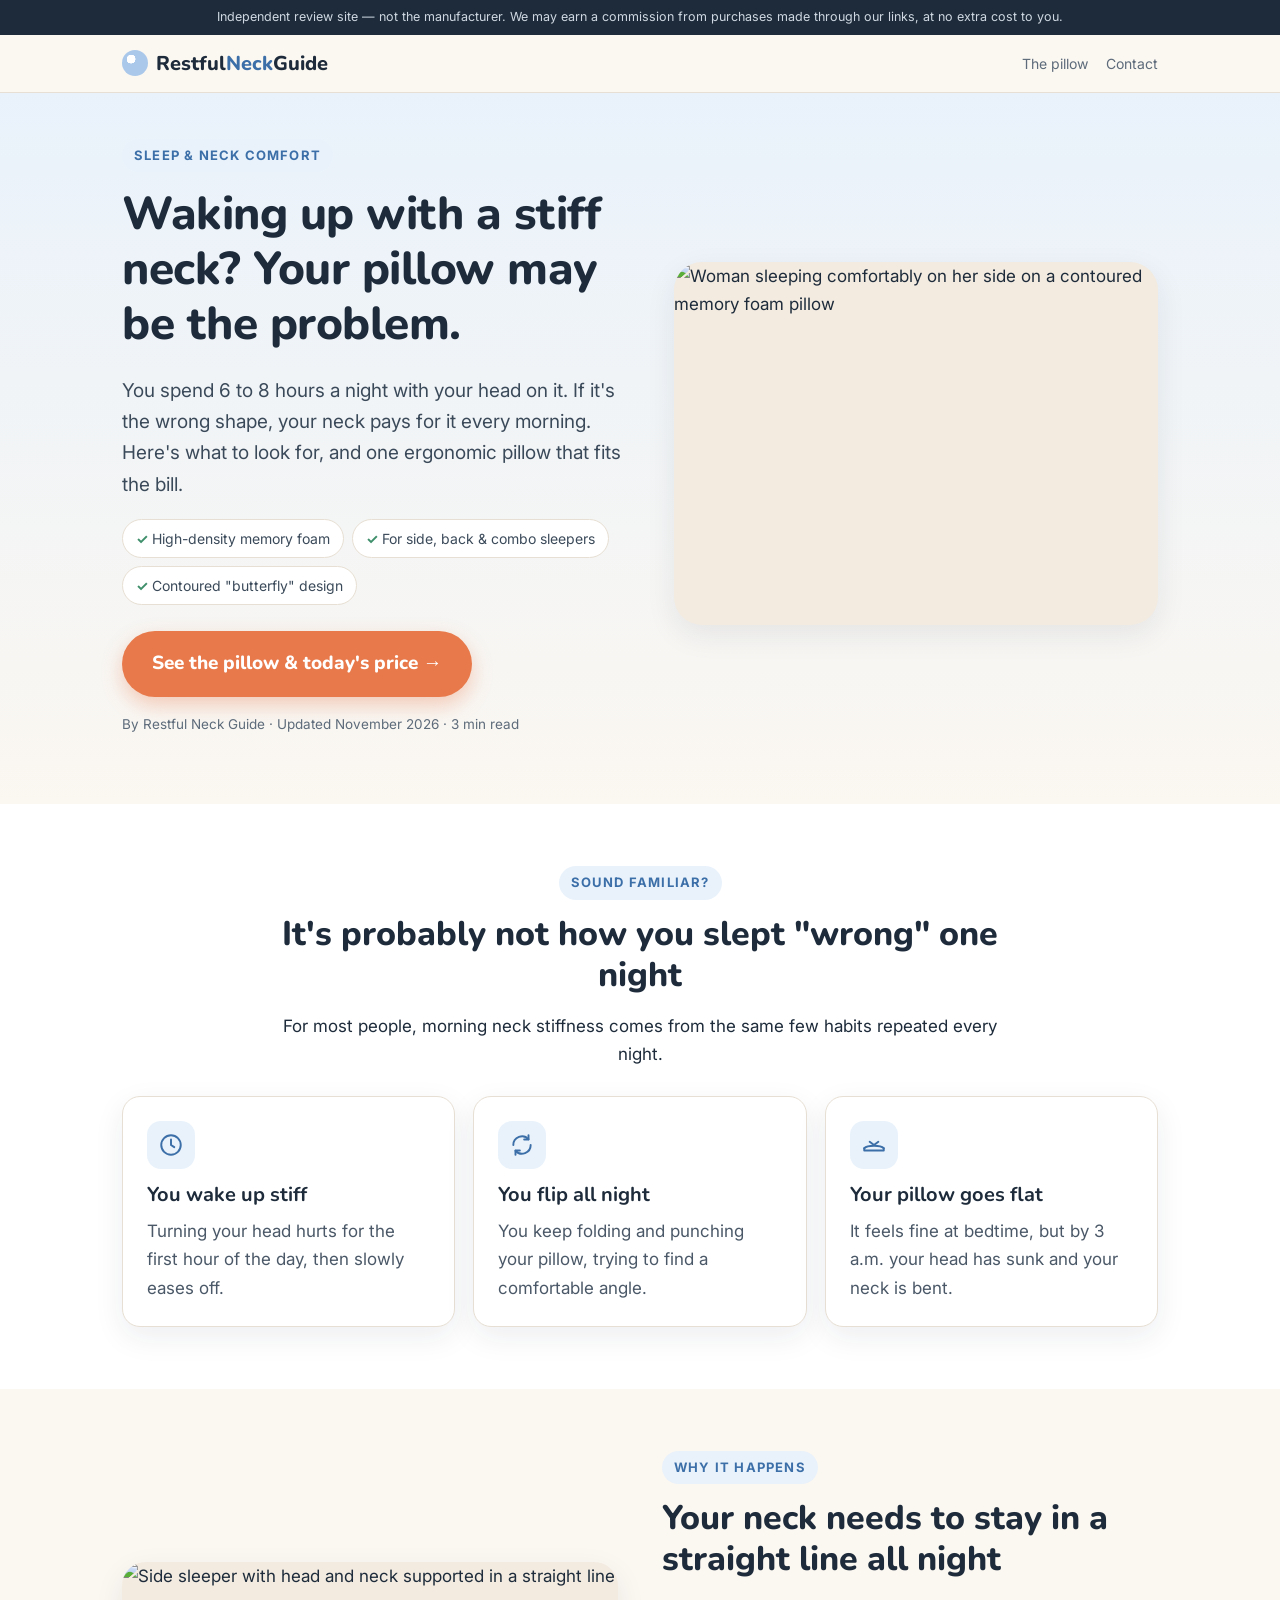
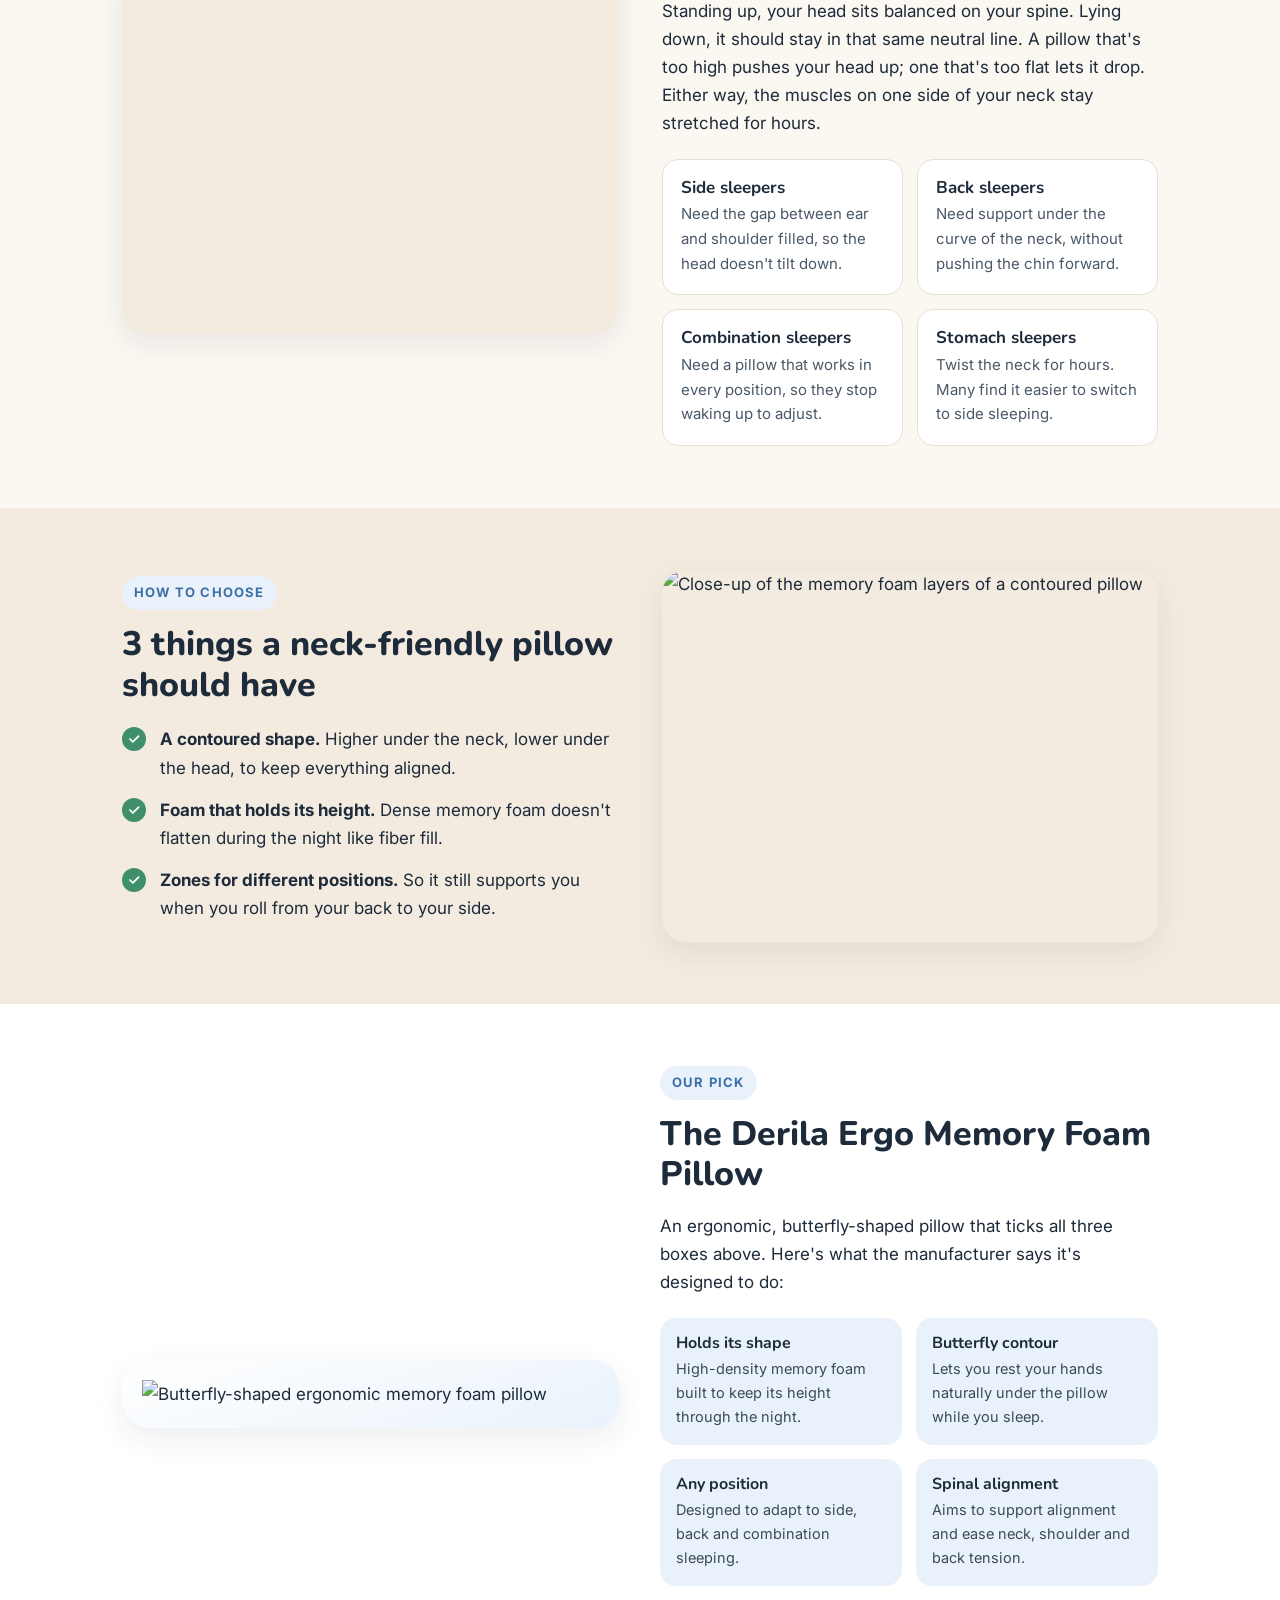
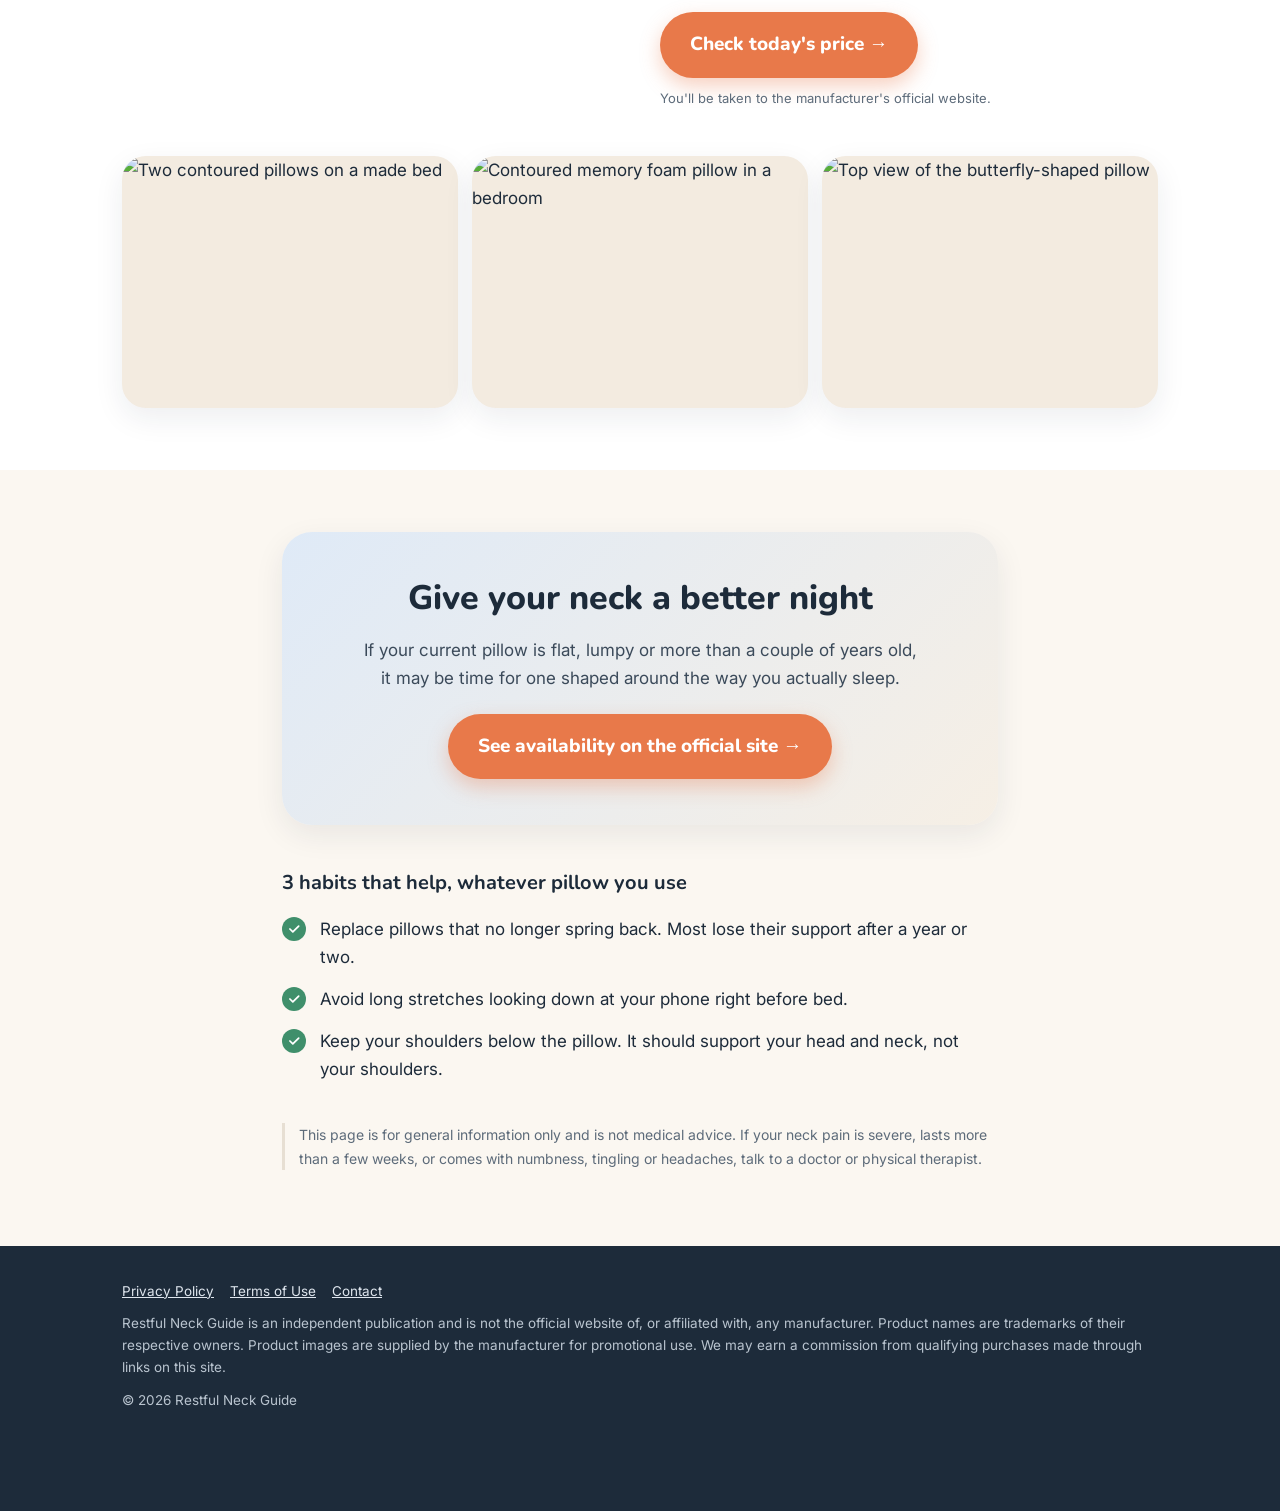
==== commit f096ef42: "Ajustes do cabecalho no mobile Co-Authored-By: Claude Opus 5.5 <noreply@anthropic.com> Claude-Sessio" ====
--- a/index.html
+++ b/index.html
@@ -8,7 +8,7 @@
 <link rel="preconnect" href="https://fonts.googleapis.com">
 <link rel="preconnect" href="https://fonts.gstatic.com" crossorigin>
 <link href="https://fonts.googleapis.com/css2?family=Inter:wght@400;500;600&family=Nunito:wght@700;800&display=swap" rel="stylesheet">
-<link rel="stylesheet" href="styles.css">
+<link rel="stylesheet" href="styles.css?v=3">
 <!-- GOOGLE ADS TAG: paste the gtag.js snippet here (Step 5) -->
 </head>
 <body>
@@ -17,8 +17,8 @@
 
 <header class="site">
   <div class="wrap">
-    <a class="logo" href="index.html"><span class="dot"></span>Restful<span>Neck</span>Guide</a>
-    <nav><a href="#pillow">The pillow</a><a href="contact.html">Contact</a></nav>
+    <a class="logo" href="index.html"><span class="dot"></span><span class="name">Restful<span>Neck</span>Guide</span></a>
+    <nav><a class="hide-m" href="#pillow">The pillow</a><a href="contact.html">Contact</a></nav>
   </div>
 </header>
 
--- a/styles.css
+++ b/styles.css
@@ -25,7 +25,8 @@
 header.site .wrap{display:flex;justify-content:space-between;align-items:center;padding-top:12px;padding-bottom:12px}
 .logo{font-family:"Nunito",sans-serif;font-weight:800;font-size:20px;color:var(--ink);text-decoration:none;display:flex;align-items:center;gap:8px}
 .logo .dot{width:26px;height:26px;border-radius:50%;background:radial-gradient(circle at 35% 35%,#fff 0 18%,var(--sky) 19% 100%)}
-.logo span{color:var(--sky-deep)}
+.logo .name span{color:var(--sky-deep)}
+nav{white-space:nowrap}
 nav a{font-size:14px;margin-left:18px;color:var(--muted);text-decoration:none}
 nav a:hover{color:var(--ink)}
 
@@ -112,4 +113,7 @@
   .sticky{display:block;position:fixed;left:0;right:0;bottom:0;z-index:30;background:rgba(255,255,255,.96);border-top:1px solid var(--line);padding:10px 14px;box-shadow:0 -6px 20px rgba(0,0,0,.06)}
   .sticky .btn{font-size:17px;padding:14px 20px}
   nav a{margin-left:12px}
+  nav a.hide-m{display:none}
+  .logo{font-size:18px}
+  .topbar{font-size:11.5px;padding:6px 10px}
 }
